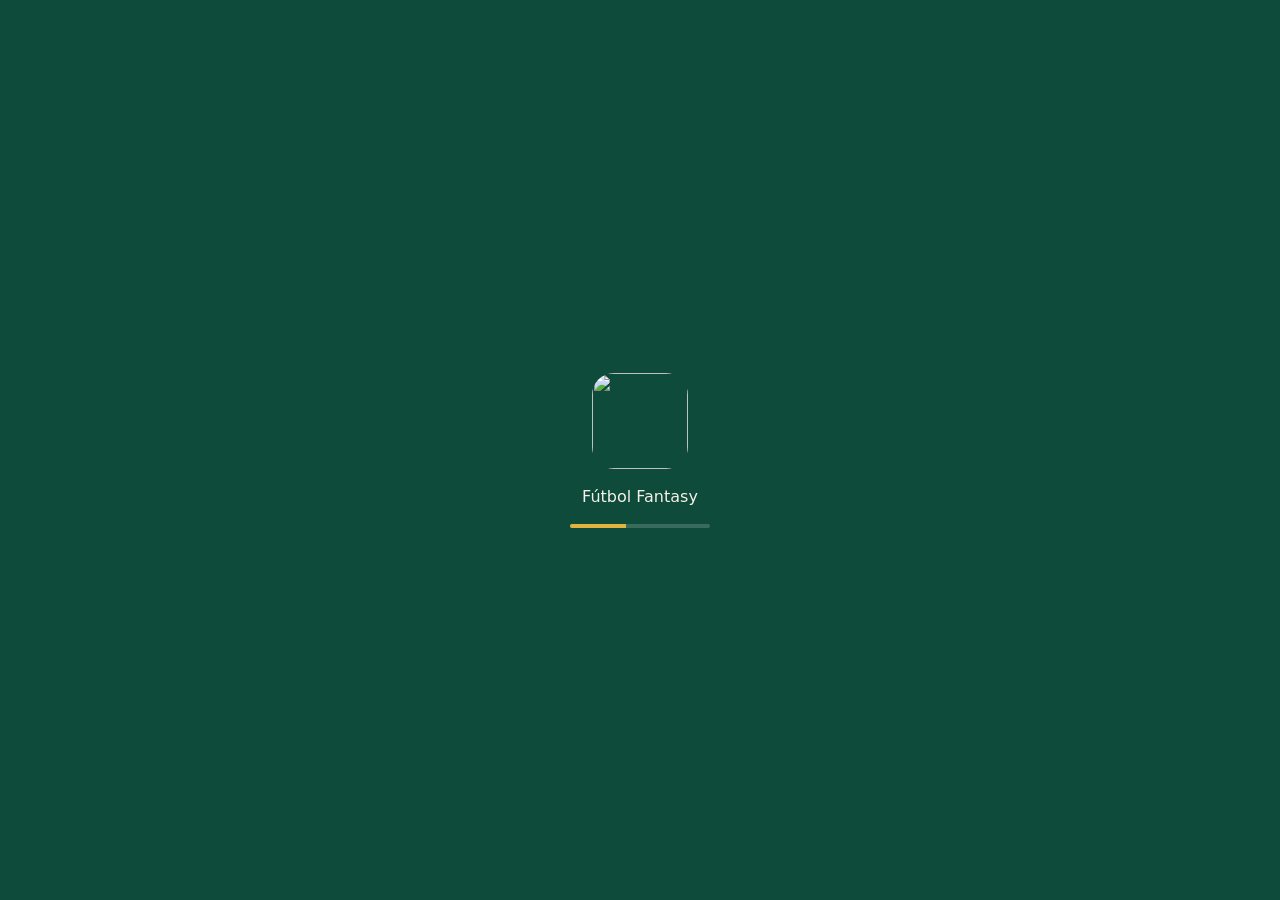
==== index.html @ 05f0b13d "Web 231b550db244de4795687bcab0c9fbe90caf22bb 231b550db244de4795687bcab0c9fbe90caf22bb" ====
<!DOCTYPE html>
<html lang="es">
<head>
  <base href="/futbol-fantasy/">
  <meta charset="UTF-8">
  <meta content="IE=Edge" http-equiv="X-UA-Compatible">
  <meta name="description" content="Organiza el fútbol con tus amigos: convocatorias, caja, equipos equilibrados y una liga Fantasy con vuestros partidos.">
  <meta name="viewport" content="width=device-width, initial-scale=1, viewport-fit=cover">
  <meta name="theme-color" content="#0E4B3A">

  <!-- Instalable en iPhone/iPad: Safari › Compartir › Añadir a pantalla de inicio -->
  <meta name="mobile-web-app-capable" content="yes">
  <meta name="apple-mobile-web-app-capable" content="yes">
  <meta name="apple-mobile-web-app-status-bar-style" content="black-translucent">
  <meta name="apple-mobile-web-app-title" content="Fútbol Fantasy">
  <link rel="apple-touch-icon" href="icons/Icon-192.png">
  <link rel="icon" type="image/png" href="favicon.png">

  <meta property="og:title" content="Fútbol Fantasy">
  <meta property="og:description" content="Partidos con amigos y liga Fantasy">

  <title>Fútbol Fantasy</title>
  <link rel="manifest" href="manifest.json">
  <style>
    html, body { margin: 0; height: 100%; background: #0E4B3A; }
    #carga { position: fixed; inset: 0; display: flex; flex-direction: column; align-items: center; justify-content: center;
             gap: 18px; font-family: system-ui, -apple-system, sans-serif; color: #F4F1E8; }
    #carga img { width: 96px; height: 96px; border-radius: 22px; }
    #carga .barra { width: 140px; height: 4px; border-radius: 2px; background: rgba(255,255,255,.18); overflow: hidden; }
    #carga .barra::after { content: ""; display: block; width: 40%; height: 100%; background: #E3B341;
                           animation: ir 1.1s ease-in-out infinite; }
    @keyframes ir { from { transform: translateX(-100%); } to { transform: translateX(260%); } }
  </style>
</head>
<body>
  <div id="carga">
    <img src="icons/Icon-192.png" alt="">
    <div>Fútbol Fantasy</div>
    <div class="barra"></div>
  </div>
  <script>
    window.addEventListener('flutter-first-frame', function () {
      var c = document.getElementById('carga'); if (c) c.remove();
    });
  </script>
  <script src="flutter_bootstrap.js" async></script>
</body>
</html>
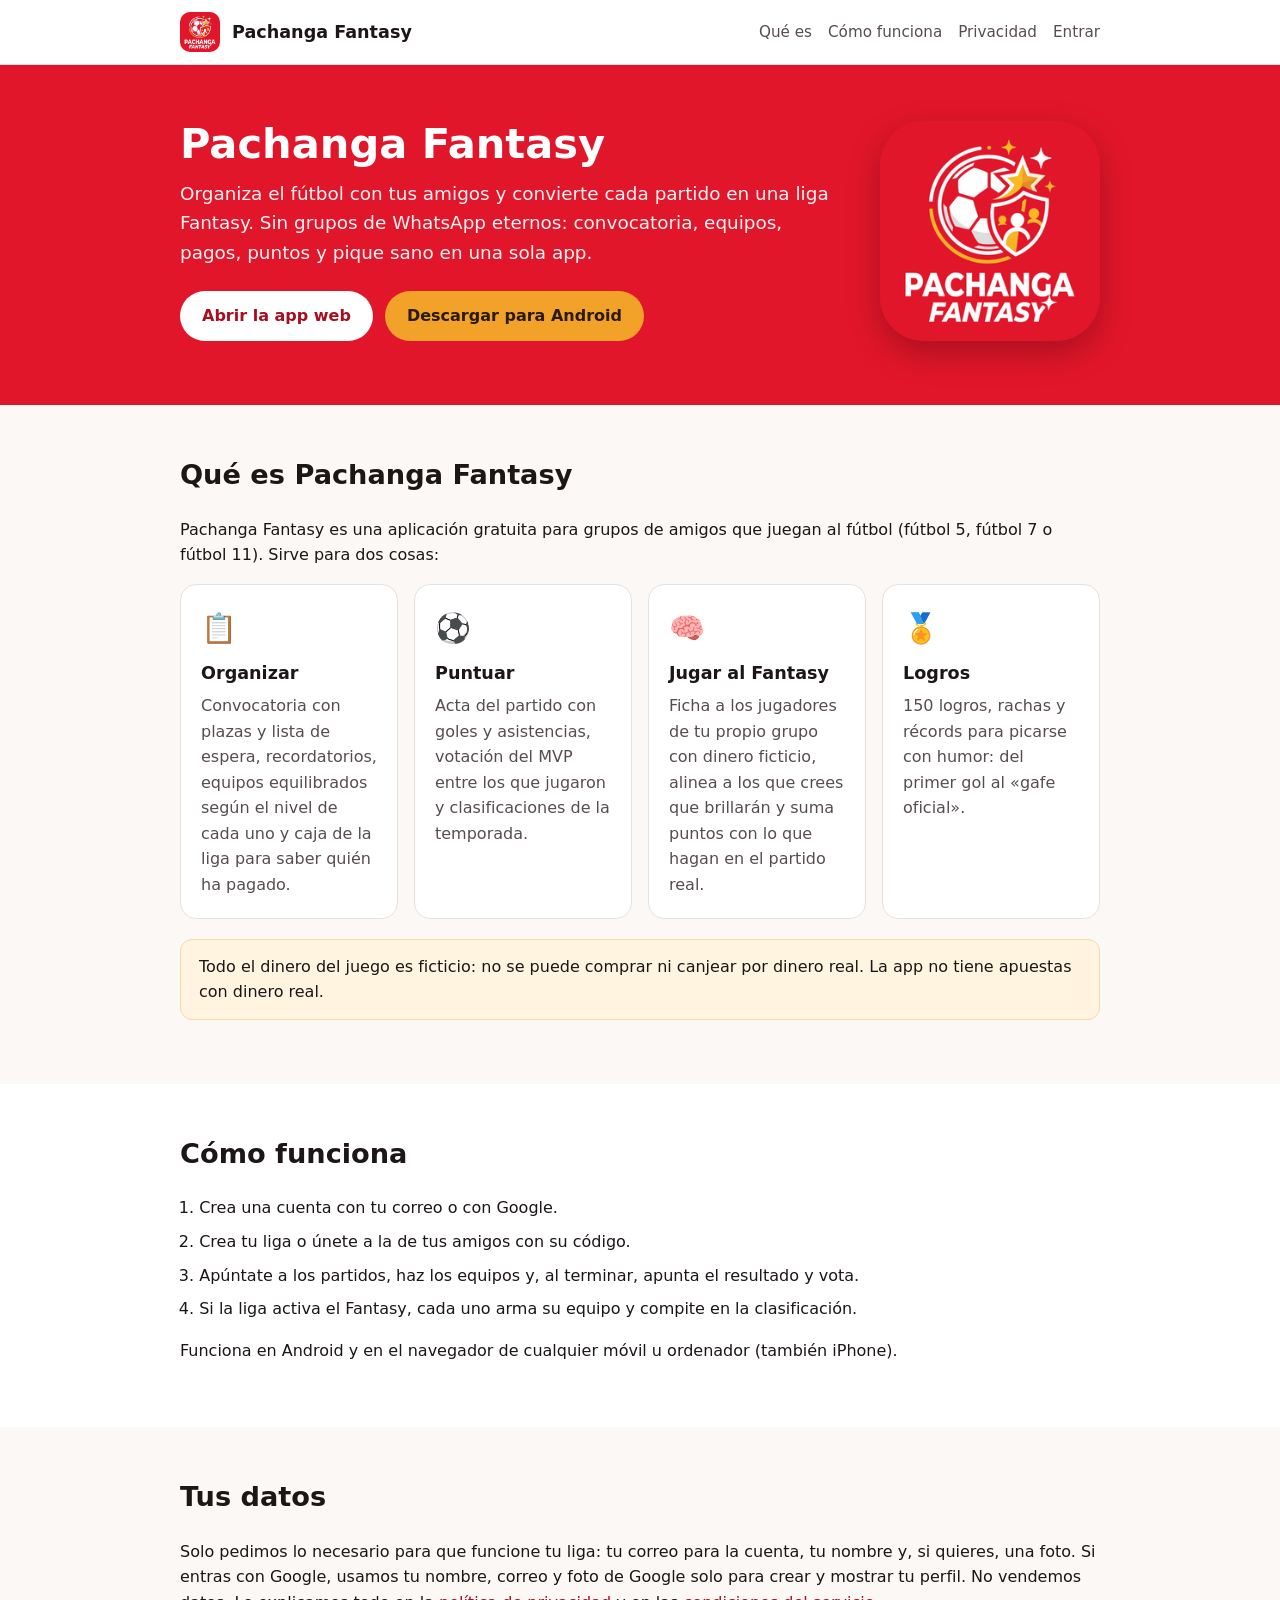
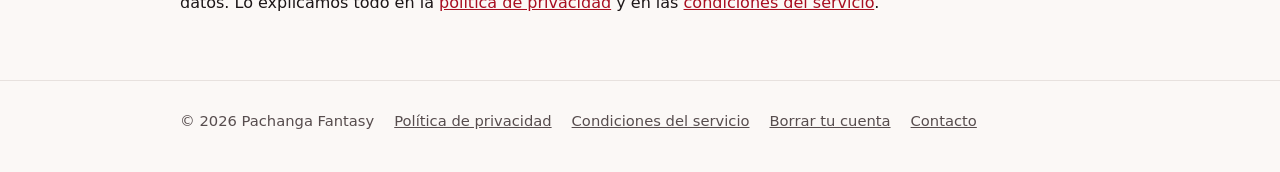
==== commit 86d1aeff: "Web 29481c6c64034b27e00a7eacc59a41b00abba7a3 29481c6c64034b27e00a7eacc59a41b00abba7a3" ====
--- a/index.html
+++ b/index.html
@@ -1,48 +1,94 @@
 <!DOCTYPE html>
 <html lang="es">
 <head>
-  <base href="/futbol-fantasy/">
-  <meta charset="UTF-8">
-  <meta content="IE=Edge" http-equiv="X-UA-Compatible">
-  <meta name="description" content="Organiza el fútbol con tus amigos: convocatorias, caja, equipos equilibrados y una liga Fantasy con vuestros partidos.">
-  <meta name="viewport" content="width=device-width, initial-scale=1, viewport-fit=cover">
-  <meta name="theme-color" content="#0E4B3A">
-
-  <!-- Instalable en iPhone/iPad: Safari › Compartir › Añadir a pantalla de inicio -->
-  <meta name="mobile-web-app-capable" content="yes">
-  <meta name="apple-mobile-web-app-capable" content="yes">
-  <meta name="apple-mobile-web-app-status-bar-style" content="black-translucent">
-  <meta name="apple-mobile-web-app-title" content="Fútbol Fantasy">
-  <link rel="apple-touch-icon" href="icons/Icon-192.png">
-  <link rel="icon" type="image/png" href="favicon.png">
-
-  <meta property="og:title" content="Fútbol Fantasy">
-  <meta property="og:description" content="Partidos con amigos y liga Fantasy">
-
-  <title>Fútbol Fantasy</title>
-  <link rel="manifest" href="manifest.json">
-  <style>
-    html, body { margin: 0; height: 100%; background: #0E4B3A; }
-    #carga { position: fixed; inset: 0; display: flex; flex-direction: column; align-items: center; justify-content: center;
-             gap: 18px; font-family: system-ui, -apple-system, sans-serif; color: #F4F1E8; }
-    #carga img { width: 96px; height: 96px; border-radius: 22px; }
-    #carga .barra { width: 140px; height: 4px; border-radius: 2px; background: rgba(255,255,255,.18); overflow: hidden; }
-    #carga .barra::after { content: ""; display: block; width: 40%; height: 100%; background: #E3B341;
-                           animation: ir 1.1s ease-in-out infinite; }
-    @keyframes ir { from { transform: translateX(-100%); } to { transform: translateX(260%); } }
-  </style>
+  <meta charset="utf-8">
+  <meta name="viewport" content="width=device-width, initial-scale=1">
+  <title>Pachanga Fantasy · Organiza el fútbol con tus amigos y juega al Fantasy</title>
+  <meta name="description" content="Pachanga Fantasy organiza vuestros partidos de fútbol entre amigos (convocatoria, equipos, pagos) y convierte cada partido en una liga Fantasy privada.">
+  <meta name="application-name" content="Pachanga Fantasy">
+  <meta name="theme-color" content="#E2162A">
+  <meta property="og:title" content="Pachanga Fantasy">
+  <meta property="og:description" content="Organiza el fútbol con tus amigos y juega una liga Fantasy con vuestros partidos.">
+  <meta property="og:image" content="https://www.pachangafantasy.com/logo.png">
+  <link rel="icon" type="image/png" href="/favicon.png">
+  <link rel="stylesheet" href="/estilos.css">
+  <script>
+    // Enlaces antiguos a la app web (https://www.pachangafantasy.com/#/partidos/…): se abren en /app/
+    if (location.hash && location.hash.indexOf('#/') === 0) location.replace('/app/' + location.hash);
+  </script>
 </head>
 <body>
-  <div id="carga">
-    <img src="icons/Icon-192.png" alt="">
-    <div>Fútbol Fantasy</div>
-    <div class="barra"></div>
+<header class="barra">
+  <div class="contenedor">
+    <img src="/logo.png" alt="Logo de Pachanga Fantasy">
+    <a class="marca" href="/">Pachanga Fantasy</a>
+    <nav>
+      <a href="#que-es">Qué es</a>
+      <a href="#como-funciona">Cómo funciona</a>
+      <a href="/privacidad">Privacidad</a>
+      <a href="/app/">Entrar</a>
+    </nav>
   </div>
-  <script>
-    window.addEventListener('flutter-first-frame', function () {
-      var c = document.getElementById('carga'); if (c) c.remove();
-    });
-  </script>
-  <script src="flutter_bootstrap.js" async></script>
+</header>
+
+<div class="heroe">
+  <div class="contenedor">
+    <div>
+      <h1>Pachanga Fantasy</h1>
+      <p>Organiza el fútbol con tus amigos y convierte cada partido en una liga Fantasy. Sin grupos de WhatsApp eternos: convocatoria, equipos, pagos, puntos y pique sano en una sola app.</p>
+      <div class="botones">
+        <a class="boton blanco" href="/app/">Abrir la app web</a>
+        <a class="boton oro" href="https://github.com/davidvives90/futbol-fantasy/releases/latest/download/app-release.apk">Descargar para Android</a>
+      </div>
+    </div>
+    <img src="/logo.png" alt="Icono de Pachanga Fantasy">
+  </div>
+</div>
+
+<main>
+  <section id="que-es">
+    <div class="contenedor">
+      <h2>Qué es Pachanga Fantasy</h2>
+      <p>Pachanga Fantasy es una aplicación gratuita para grupos de amigos que juegan al fútbol (fútbol 5, fútbol 7 o fútbol 11). Sirve para dos cosas:</p>
+      <div class="tarjetas">
+        <div class="tarjeta"><div class="icono">📋</div><h3>Organizar</h3><p>Convocatoria con plazas y lista de espera, recordatorios, equipos equilibrados según el nivel de cada uno y caja de la liga para saber quién ha pagado.</p></div>
+        <div class="tarjeta"><div class="icono">⚽</div><h3>Puntuar</h3><p>Acta del partido con goles y asistencias, votación del MVP entre los que jugaron y clasificaciones de la temporada.</p></div>
+        <div class="tarjeta"><div class="icono">🧠</div><h3>Jugar al Fantasy</h3><p>Ficha a los jugadores de tu propio grupo con dinero ficticio, alinea a los que crees que brillarán y suma puntos con lo que hagan en el partido real.</p></div>
+        <div class="tarjeta"><div class="icono">🏅</div><h3>Logros</h3><p>150 logros, rachas y récords para picarse con humor: del primer gol al «gafe oficial».</p></div>
+      </div>
+      <p class="aviso" style="margin-top:20px">Todo el dinero del juego es ficticio: no se puede comprar ni canjear por dinero real. La app no tiene apuestas con dinero real.</p>
+    </div>
+  </section>
+
+  <section id="como-funciona" style="background:#fff">
+    <div class="contenedor">
+      <h2>Cómo funciona</h2>
+      <ol class="pasos">
+        <li>Crea una cuenta con tu correo o con Google.</li>
+        <li>Crea tu liga o únete a la de tus amigos con su código.</li>
+        <li>Apúntate a los partidos, haz los equipos y, al terminar, apunta el resultado y vota.</li>
+        <li>Si la liga activa el Fantasy, cada uno arma su equipo y compite en la clasificación.</li>
+      </ol>
+      <p>Funciona en Android y en el navegador de cualquier móvil u ordenador (también iPhone).</p>
+    </div>
+  </section>
+
+  <section>
+    <div class="contenedor">
+      <h2>Tus datos</h2>
+      <p>Solo pedimos lo necesario para que funcione tu liga: tu correo para la cuenta, tu nombre y, si quieres, una foto. Si entras con Google, usamos tu nombre, correo y foto de Google solo para crear y mostrar tu perfil. No vendemos datos. Lo explicamos todo en la <a href="/privacidad">política de privacidad</a> y en las <a href="/condiciones">condiciones del servicio</a>.</p>
+    </div>
+  </section>
+</main>
+
+<footer>
+  <div class="contenedor">
+    <span>© 2026 Pachanga Fantasy</span>
+    <a href="/privacidad">Política de privacidad</a>
+    <a href="/condiciones">Condiciones del servicio</a>
+    <a href="/borrar-cuenta">Borrar tu cuenta</a>
+    <a href="mailto:davidvives90@gmail.com">Contacto</a>
+  </div>
+</footer>
 </body>
 </html>
--- a/estilos.css
+++ b/estilos.css
@@ -0,0 +1,63 @@
+:root {
+  --rojo: #E2162A;
+  --rojo-oscuro: #A80E20;
+  --oro: #F2A229;
+  --tinta: #1C1617;
+  --gris: #574D4E;
+  --fondo: #FBF8F6;
+  --borde: #E7E1DE;
+}
+* { box-sizing: border-box; }
+html { -webkit-text-size-adjust: 100%; }
+body {
+  margin: 0;
+  font-family: system-ui, -apple-system, "Segoe UI", Roboto, sans-serif;
+  color: var(--tinta);
+  background: var(--fondo);
+  line-height: 1.6;
+}
+a { color: var(--rojo-oscuro); }
+.contenedor { max-width: 960px; margin: 0 auto; padding: 0 20px; }
+header.barra { background: #fff; border-bottom: 1px solid var(--borde); }
+header.barra .contenedor { display: flex; align-items: center; gap: 12px; height: 64px; }
+header.barra img { width: 40px; height: 40px; border-radius: 10px; }
+header.barra .marca { font-weight: 800; font-size: 1.1rem; color: var(--tinta); text-decoration: none; }
+header.barra nav { margin-left: auto; display: flex; gap: 16px; font-size: .95rem; }
+header.barra nav a { text-decoration: none; color: var(--gris); }
+.heroe { background: var(--rojo); color: #fff; padding: 56px 0 64px; }
+.heroe .contenedor { display: grid; grid-template-columns: 1fr 220px; gap: 32px; align-items: center; }
+.heroe h1 { font-size: 2.6rem; line-height: 1.1; margin: 0 0 12px; }
+.heroe p { font-size: 1.15rem; margin: 0 0 24px; opacity: .95; }
+.heroe img { width: 220px; height: 220px; border-radius: 44px; box-shadow: 0 12px 32px rgba(0,0,0,.25); }
+.botones { display: flex; flex-wrap: wrap; gap: 12px; }
+.boton { display: inline-block; padding: 12px 22px; border-radius: 999px; font-weight: 700; text-decoration: none; }
+.boton.blanco { background: #fff; color: var(--rojo-oscuro); }
+.boton.oro { background: var(--oro); color: #2A1A00; }
+.boton.rojo { background: var(--rojo); color: #fff; }
+section { padding: 48px 0; }
+section h2 { font-size: 1.7rem; margin: 0 0 20px; }
+.tarjetas { display: grid; grid-template-columns: repeat(auto-fit, minmax(210px, 1fr)); gap: 16px; }
+.tarjeta { background: #fff; border: 1px solid var(--borde); border-radius: 16px; padding: 20px; }
+.tarjeta .icono { font-size: 1.8rem; }
+.tarjeta h3 { margin: 8px 0 6px; font-size: 1.1rem; }
+.tarjeta p { margin: 0; color: var(--gris); }
+ol.pasos { padding-left: 1.2rem; }
+ol.pasos li { margin-bottom: 8px; }
+.aviso { background: #FFF4E0; border: 1px solid #F5D9A6; border-radius: 12px; padding: 14px 18px; }
+footer { border-top: 1px solid var(--borde); padding: 28px 0 40px; color: var(--gris); font-size: .92rem; }
+footer .contenedor { display: flex; flex-wrap: wrap; gap: 8px 20px; }
+footer a { color: var(--gris); }
+.legal { background: #fff; }
+.legal .contenedor { max-width: 780px; padding-top: 32px; padding-bottom: 48px; }
+.legal h1 { color: var(--rojo-oscuro); line-height: 1.2; }
+.legal h2 { color: var(--rojo-oscuro); margin-top: 2rem; font-size: 1.3rem; }
+.legal table { border-collapse: collapse; width: 100%; font-size: .95rem; }
+.legal th, .legal td { border: 1px solid var(--borde); padding: 8px 10px; text-align: left; vertical-align: top; }
+.legal th { background: var(--fondo); }
+small.fecha { color: var(--gris); }
+@media (max-width: 720px) {
+  .heroe .contenedor { grid-template-columns: 1fr; }
+  .heroe img { width: 140px; height: 140px; border-radius: 30px; order: -1; }
+  .heroe h1 { font-size: 2rem; }
+  header.barra nav { display: none; }
+}
